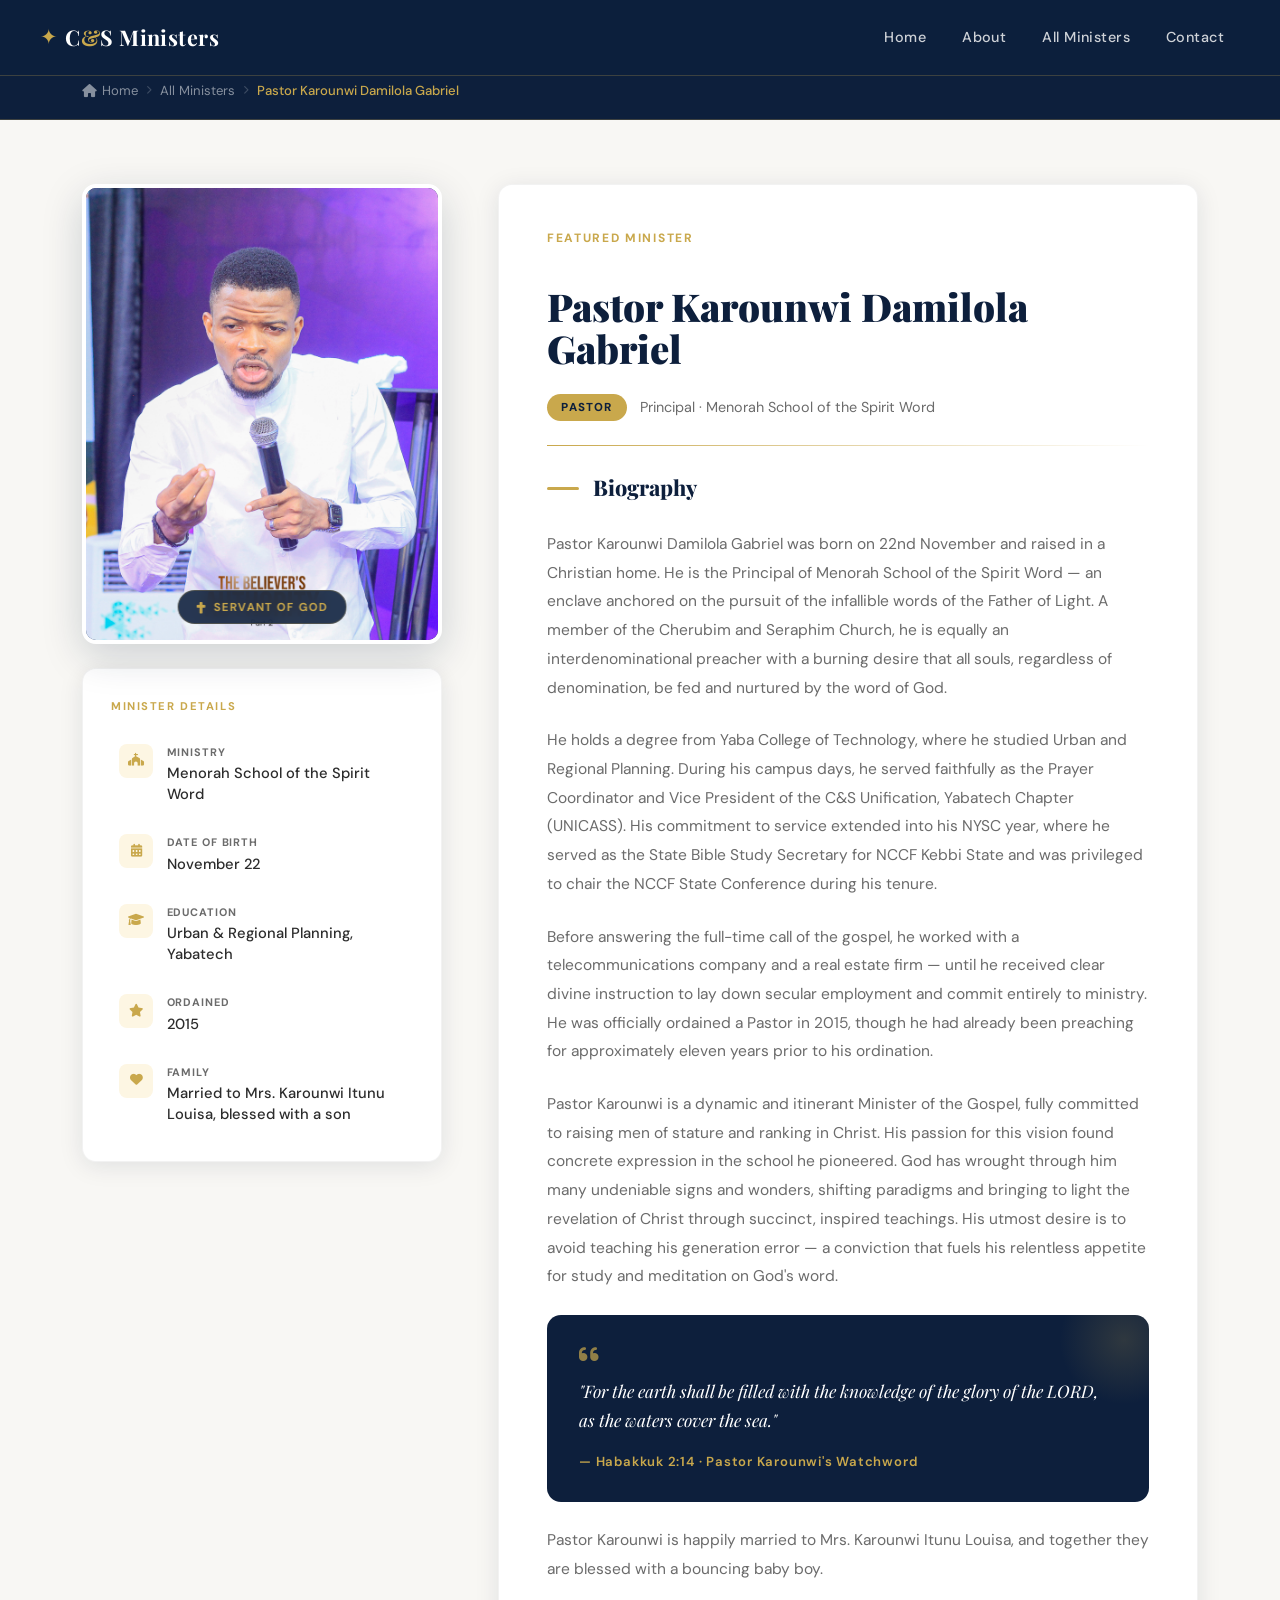
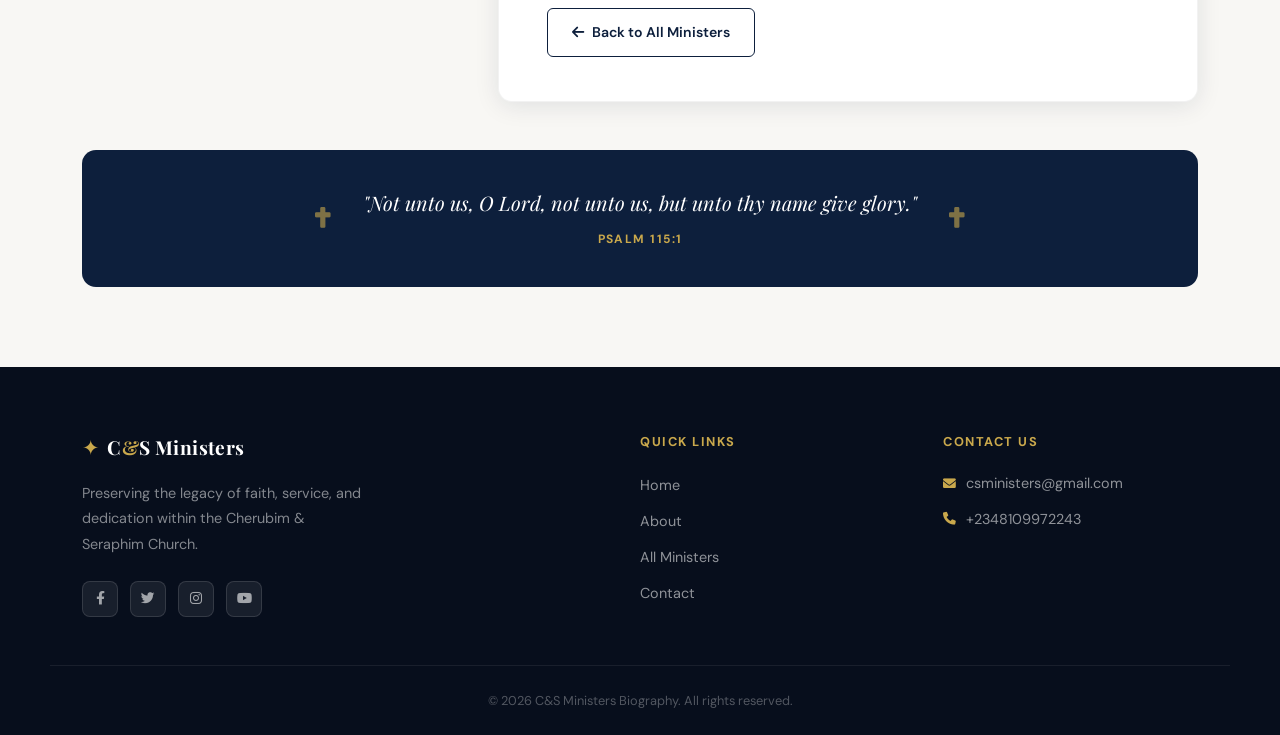
==== ministers/pastor-karonwi/index.html @ 2cdd1286 "mmajor update" ====
<!DOCTYPE html>
<html lang="en">
<head>
    <meta charset="UTF-8">
    <meta name="viewport" content="width=device-width, initial-scale=1.0">
    <title>Pastor Karounwi Damilola Gabriel - C&S Ministers Biography</title>
    <link rel="stylesheet" href="../../css/style.css">
    <link rel="stylesheet" href="../pastorsam/profile.css">
    <link rel="stylesheet" href="https://cdnjs.cloudflare.com/ajax/libs/font-awesome/6.0.0/css/all.min.css">
    <link href="https://fonts.googleapis.com/css2?family=Playfair+Display:ital,wght@0,400;0,700;0,900;1,400&family=DM+Sans:wght@300;400;500;600&display=swap" rel="stylesheet">
</head>
<body>

    <!-- ═══ NAVBAR ═══ -->
    <header>
        <nav class="navbar" id="navbar">
            <div class="logo">
                <span class="logo-icon">✦</span>
                <h1>C<span class="amp">&amp;</span>S Ministers</h1>
            </div>
            <div class="nav-links" id="navLinks">
                <a href="../../index.html">Home</a>
                <a href="../../about.html">About</a>
                <a href="../../ministerspage/">All Ministers</a>
                <a href="../../contact.html">Contact</a>
            </div>
            <div class="hamburger" id="hamburger" aria-label="Toggle menu">
                <span></span>
                <span></span>
                <span></span>
            </div>
        </nav>
    </header>

    <main>

        <!-- ═══ BREADCRUMB ═══ -->
        <div class="pg-breadcrumb-bar">
            <div class="container">
                <nav class="pg-breadcrumb">
                    <a href="../../index.html"><i class="fas fa-home"></i> Home</a>
                    <i class="fas fa-chevron-right pg-sep"></i>
                    <a href="../../ministerspage/">All Ministers</a>
                    <i class="fas fa-chevron-right pg-sep"></i>
                    <span>Pastor Karounwi Damilola Gabriel</span>
                </nav>
            </div>
        </div>

        <!-- ═══ PROFILE ═══ -->
        <section class="pg-section">
            <div class="container">

                <!-- TWO COLUMNS: left image | right bio -->
                <div class="pg-grid">

                    <!-- LEFT -->
                    <div class="pg-left">

                        <div class="pg-photo-wrap">
                            <img src="../../images/12.jpg" alt="Pastor Karounwi Damilola Gabriel">
                            <div class="pg-photo-badge">
                                <i class="fas fa-cross"></i>
                                <span>Servant of God</span>
                            </div>
                        </div>

                        <div class="pg-details-card">
                            <p class="pg-details-title">Minister Details</p>
                            <ul class="pg-details-list">
                                <li>
                                    <div class="pg-detail-icon"><i class="fas fa-church"></i></div>
                                    <div class="pg-detail-text">
                                        <span class="pg-detail-key">Ministry</span>
                                        <span class="pg-detail-val">Menorah School of the Spirit Word</span>
                                    </div>
                                </li>
                                <li>
                                    <div class="pg-detail-icon"><i class="fas fa-calendar-alt"></i></div>
                                    <div class="pg-detail-text">
                                        <span class="pg-detail-key">Date of Birth</span>
                                        <span class="pg-detail-val">November 22</span>
                                    </div>
                                </li>
                                <li>
                                    <div class="pg-detail-icon"><i class="fas fa-graduation-cap"></i></div>
                                    <div class="pg-detail-text">
                                        <span class="pg-detail-key">Education</span>
                                        <span class="pg-detail-val">Urban &amp; Regional Planning, Yabatech</span>
                                    </div>
                                </li>
                                <li>
                                    <div class="pg-detail-icon"><i class="fas fa-star"></i></div>
                                    <div class="pg-detail-text">
                                        <span class="pg-detail-key">Ordained</span>
                                        <span class="pg-detail-val">2015</span>
                                    </div>
                                </li>
                                <li>
                                    <div class="pg-detail-icon"><i class="fas fa-heart"></i></div>
                                    <div class="pg-detail-text">
                                        <span class="pg-detail-key">Family</span>
                                        <span class="pg-detail-val">Married to Mrs. Karounwi Itunu Louisa, blessed with a son</span>
                                    </div>
                                </li>
                            </ul>
                        </div>

                    </div>

                    <!-- RIGHT -->
                    <div class="pg-right">

                        <p class="section-tag">Featured Minister</p>
                        <h1 class="pg-name">Pastor Karounwi Damilola Gabriel</h1>

                        <div class="pg-role-row">
                            <span class="pg-role-pill">Pastor</span>
                            <span class="pg-role-sub">Principal · Menorah School of the Spirit Word</span>
                        </div>

                        <div class="pg-divider"></div>

                        <h2 class="pg-bio-heading">
                            <span class="pg-heading-bar"></span>
                            Biography
                        </h2>

                        <p class="pg-bio-text">Pastor Karounwi Damilola Gabriel was born on 22nd November and raised in a Christian home. He is the Principal of Menorah School of the Spirit Word — an enclave anchored on the pursuit of the infallible words of the Father of Light. A member of the Cherubim and Seraphim Church, he is equally an interdenominational preacher with a burning desire that all souls, regardless of denomination, be fed and nurtured by the word of God.</p>

                        <p class="pg-bio-text">He holds a degree from Yaba College of Technology, where he studied Urban and Regional Planning. During his campus days, he served faithfully as the Prayer Coordinator and Vice President of the C&amp;S Unification, Yabatech Chapter (UNICASS). His commitment to service extended into his NYSC year, where he served as the State Bible Study Secretary for NCCF Kebbi State and was privileged to chair the NCCF State Conference during his tenure.</p>

                        <p class="pg-bio-text">Before answering the full-time call of the gospel, he worked with a telecommunications company and a real estate firm — until he received clear divine instruction to lay down secular employment and commit entirely to ministry. He was officially ordained a Pastor in 2015, though he had already been preaching for approximately eleven years prior to his ordination.</p>

                        <p class="pg-bio-text">Pastor Karounwi is a dynamic and itinerant Minister of the Gospel, fully committed to raising men of stature and ranking in Christ. His passion for this vision found concrete expression in the school he pioneered. God has wrought through him many undeniable signs and wonders, shifting paradigms and bringing to light the revelation of Christ through succinct, inspired teachings. His utmost desire is to avoid teaching his generation error — a conviction that fuels his relentless appetite for study and meditation on God's word.</p>

                        <blockquote class="pg-quote">
                            <i class="fas fa-quote-left"></i>
                            <p>"For the earth shall be filled with the knowledge of the glory of the LORD, as the waters cover the sea."</p>
                            <cite>— Habakkuk 2:14 · Pastor Karounwi's Watchword</cite>
                        </blockquote>

                        <p class="pg-bio-text">Pastor Karounwi is happily married to Mrs. Karounwi Itunu Louisa, and together they are blessed with a bouncing baby boy.</p>

                        <a href="../../ministerspage/" class="pg-back-btn">
                            <i class="fas fa-arrow-left"></i> Back to All Ministers
                        </a>

                    </div>
                </div>

                <!-- SCRIPTURE STRIP -->
                <div class="pg-scripture">
                    <div class="pg-scripture-cross"><i class="fas fa-cross"></i></div>
                    <div class="pg-scripture-text">
                        <p>"Not unto us, O Lord, not unto us, but unto thy name give glory."</p>
                        <span>Psalm 115:1</span>
                    </div>
                    <div class="pg-scripture-cross"><i class="fas fa-cross"></i></div>
                </div>

            </div>
        </section>

    </main>

    <!-- ═══ FOOTER ═══ -->
    <footer>
        <div class="footer-top">
            <div class="footer-brand">
                <div class="logo">
                    <span class="logo-icon">✦</span>
                    <h2>C<span class="amp">&amp;</span>S Ministers</h2>
                </div>
                <p>Preserving the legacy of faith, service, and dedication within the Cherubim &amp; Seraphim Church.</p>
                <div class="social-icons">
                    <a href="#" aria-label="Facebook"><i class="fab fa-facebook-f"></i></a>
                    <a href="#" aria-label="Twitter"><i class="fab fa-twitter"></i></a>
                    <a href="#" aria-label="Instagram"><i class="fab fa-instagram"></i></a>
                    <a href="#" aria-label="YouTube"><i class="fab fa-youtube"></i></a>
                </div>
            </div>
            <div class="footer-links">
                <h4>Quick Links</h4>
                <ul>
                    <li><a href="../../index.html">Home</a></li>
                    <li><a href="../../about.html">About</a></li>
                    <li><a href="../../ministerspage/">All Ministers</a></li>
                    <li><a href="../../contact.html">Contact</a></li>
                </ul>
            </div>
            <div class="footer-contact">
                <h4>Contact Us</h4>
                <p><i class="fas fa-envelope"></i> csministers@gmail.com</p>
                <p><i class="fas fa-phone"></i> +2348109972243</p>
            </div>
        </div>
        <div class="footer-bottom">
            <p>&copy; 2026 C&amp;S Ministers Biography. All rights reserved.</p>
        </div>
    </footer>

    <script src="../pastorsam/profile.js"></script>
</body>
</html>
---- css/style.css ----
/* ═══════════════════════════════════════════════
   C&S Ministers — Modern Stylesheet
   ═══════════════════════════════════════════════ */

/* ── Variables ── */
:root {
    --navy:       #0d1f3c;
    --navy-mid:   #1a3560;
    --gold:       #c9a84c;
    --gold-light: #e8c97e;
    --gold-pale:  #fdf6e3;
    --white:      #ffffff;
    --off-white:  #f8f7f4;
    --text:       #2c2c2c;
    --text-muted: #6b6b6b;
    --border:     rgba(201, 168, 76, 0.25);

    --font-display: 'Playfair Display', Georgia, serif;
    --font-body:    'DM Sans', system-ui, sans-serif;

    --radius-sm:  6px;
    --radius-md:  14px;
    --radius-lg:  24px;
    --shadow-card: 0 4px 24px rgba(13, 31, 60, 0.10);
    --shadow-lift: 0 12px 40px rgba(13, 31, 60, 0.18);

    --transition: 0.3s cubic-bezier(0.4, 0, 0.2, 1);
}

/* ── Reset ── */
*, *::before, *::after {
    margin: 0;
    padding: 0;
    box-sizing: border-box;
}

html { scroll-behavior: smooth; }

body {
    font-family: var(--font-body);
    color: var(--text);
    background: var(--white);
    line-height: 1.65;
    overflow-x: hidden;
}

.container {
    max-width: 1180px;
    margin: 0 auto;
    padding: 0 2rem;
}

img { display: block; max-width: 100%; }

/* ══════════════════════════════════════════════
   NAVBAR
══════════════════════════════════════════════ */
header {
    position: fixed;
    top: 0; left: 0; right: 0;
    z-index: 1000;
}

.navbar {
    display: flex;
    align-items: center;
    justify-content: space-between;
    padding: 1.1rem 2.5rem;
    background: rgba(13, 31, 60, 0.97);
    backdrop-filter: blur(12px);
    border-bottom: 1px solid var(--border);
    transition: padding var(--transition), background var(--transition);
}

.navbar.scrolled {
    padding: 0.75rem 2.5rem;
    background: rgba(13, 31, 60, 1);
}

/* Logo */
.logo {
    display: flex;
    align-items: center;
    gap: 0.5rem;
    text-decoration: none;
}

.logo-icon {
    color: var(--gold);
    font-size: 1.3rem;
    animation: spin-slow 12s linear infinite;
}

@keyframes spin-slow {
    from { transform: rotate(0deg); }
    to   { transform: rotate(360deg); }
}

.logo h1, .logo h2 {
    font-family: var(--font-display);
    font-size: 1.35rem;
    font-weight: 700;
    color: var(--white);
    letter-spacing: 0.02em;
}

.amp { color: var(--gold); }

/* Nav links */
.nav-links {
    display: flex;
    align-items: center;
    gap: 0.25rem;
}

.nav-links a {
    color: rgba(255,255,255,0.8);
    text-decoration: none;
    font-size: 0.9rem;
    font-weight: 500;
    padding: 0.5rem 1rem;
    border-radius: var(--radius-sm);
    letter-spacing: 0.03em;
    transition: color var(--transition), background var(--transition);
}

.nav-links a:hover,
.nav-links a.active {
    color: var(--gold);
    background: rgba(201, 168, 76, 0.1);
}

/* Hamburger */
.hamburger {
    display: none;
    flex-direction: column;
    gap: 5px;
    cursor: pointer;
    padding: 4px;
}

.hamburger span {
    display: block;
    width: 26px;
    height: 2px;
    background: var(--white);
    border-radius: 2px;
    transition: var(--transition);
}

.hamburger.active span:nth-child(1) { transform: translateY(7px) rotate(45deg); }
.hamburger.active span:nth-child(2) { opacity: 0; }
.hamburger.active span:nth-child(3) { transform: translateY(-7px) rotate(-45deg); }


/* ══════════════════════════════════════════════
   HERO — SPLIT LAYOUT
══════════════════════════════════════════════ */
.hero {
    min-height: 100vh;
    display: grid;
    grid-template-columns: 1fr 1fr;
    position: relative;
    overflow: hidden;
    background: var(--navy);
    padding-top: 70px; /* navbar height */
}

/* Left panel */
.hero-left {
    display: flex;
    flex-direction: column;
    justify-content: center;
    padding: 5rem 3rem 5rem 5rem;
    position: relative;
    z-index: 2;
}

/* Badge */
.hero-badge {
    display: inline-flex;
    align-items: center;
    gap: 0.5rem;
    color: var(--gold);
    font-size: 0.8rem;
    font-weight: 600;
    letter-spacing: 0.12em;
    text-transform: uppercase;
    margin-bottom: 1.5rem;
    opacity: 0;
    animation: fadeUp 0.6s ease forwards 0.2s;
}

.badge-dot {
    width: 8px; height: 8px;
    background: var(--gold);
    border-radius: 50%;
    animation: pulse 2s infinite;
}

@keyframes pulse {
    0%, 100% { opacity: 1; transform: scale(1); }
    50% { opacity: 0.5; transform: scale(1.4); }
}

/* Title */
.hero-title {
    font-family: var(--font-display);
    font-size: clamp(2.8rem, 5vw, 4.5rem);
    font-weight: 900;
    color: var(--white);
    line-height: 1.08;
    margin-bottom: 1.5rem;
    opacity: 0;
    animation: fadeUp 0.7s ease forwards 0.4s;
}

.hero-title em {
    font-style: italic;
    color: var(--gold);
}

/* Subtitle */
.hero-subtitle {
    font-size: 1.05rem;
    color: rgba(255,255,255,0.7);
    max-width: 420px;
    margin-bottom: 2.5rem;
    opacity: 0;
    animation: fadeUp 0.7s ease forwards 0.6s;
}

/* CTA buttons */
.hero-actions {
    display: flex;
    align-items: center;
    gap: 1rem;
    flex-wrap: wrap;
    margin-bottom: 3rem;
    opacity: 0;
    animation: fadeUp 0.7s ease forwards 0.8s;
}

.btn-primary {
    display: inline-flex;
    align-items: center;
    gap: 0.5rem;
    padding: 0.85rem 1.8rem;
    background: var(--gold);
    color: var(--navy);
    font-weight: 700;
    font-size: 0.9rem;
    text-decoration: none;
    border-radius: var(--radius-sm);
    letter-spacing: 0.03em;
    transition: background var(--transition), transform var(--transition), box-shadow var(--transition);
}

.btn-primary:hover {
    background: var(--gold-light);
    transform: translateY(-2px);
    box-shadow: 0 8px 24px rgba(201,168,76,0.35);
}

.btn-ghost {
    display: inline-flex;
    align-items: center;
    gap: 0.5rem;
    padding: 0.85rem 1.8rem;
    border: 1.5px solid rgba(255,255,255,0.3);
    color: rgba(255,255,255,0.85);
    font-weight: 500;
    font-size: 0.9rem;
    text-decoration: none;
    border-radius: var(--radius-sm);
    transition: border-color var(--transition), color var(--transition), background var(--transition);
}

.btn-ghost:hover {
    border-color: var(--gold);
    color: var(--gold);
    background: rgba(201,168,76,0.08);
}

/* Stats row */
.hero-stats {
    display: flex;
    align-items: center;
    gap: 1.5rem;
    opacity: 0;
    animation: fadeUp 0.7s ease forwards 1s;
}

.stat { display: flex; flex-direction: column; }
.stat-num {
    font-family: var(--font-display);
    font-size: 1.9rem;
    font-weight: 700;
    color: var(--gold);
    line-height: 1;
}
.stat-label {
    font-size: 0.75rem;
    color: rgba(255,255,255,0.55);
    letter-spacing: 0.06em;
    text-transform: uppercase;
    margin-top: 0.2rem;
}
.stat-divider {
    width: 1px;
    height: 36px;
    background: rgba(255,255,255,0.15);
}

/* ── Right: Collage ── */
.hero-right {
    position: relative;
    overflow: hidden;
}

/* 
  7-cell mosaic grid:
  [ A ] [ B ]
  [ C ] [ D ] [ E ]
       [ F ] [ G ]
*/
.collage-grid {
    display: grid;
    grid-template-columns: repeat(6, 1fr);
    grid-template-rows: repeat(6, 1fr);
    width: 100%;
    height: 100%;
    gap: 4px;
}

.collage-cell {
    background-size: cover;
    background-position: center;
    background-color: var(--navy-mid);
    position: relative;
    overflow: hidden;
    transition: opacity 0.8s ease;
}

/* Each cell gets a subtle shimmer on hover */
.collage-cell::after {
    content: '';
    position: absolute;
    inset: 0;
    background: linear-gradient(135deg, transparent 60%, rgba(201,168,76,0.12));
    opacity: 0;
    transition: opacity var(--transition);
}

.collage-cell:hover::after { opacity: 1; }

/* Grid placement for 7 cells */
.cell-1 { grid-column: 1 / 4; grid-row: 1 / 4; }
.cell-2 { grid-column: 4 / 7; grid-row: 1 / 3; }
.cell-3 { grid-column: 4 / 6; grid-row: 3 / 5; }
.cell-4 { grid-column: 6 / 7; grid-row: 3 / 6; }
.cell-5 { grid-column: 1 / 3; grid-row: 4 / 7; }
.cell-6 { grid-column: 3 / 6; grid-row: 5 / 7; }
.cell-7 { grid-column: 6 / 7; grid-row: 6 / 7; }

/* Fade-out class toggled by JS during image swap */
.collage-cell.fading {
    opacity: 0;
}

/* Gold decorative ring overlay */
.collage-ring {
    position: absolute;
    width: 280px;
    height: 280px;
    border: 2px solid rgba(201,168,76,0.25);
    border-radius: 50%;
    top: 50%;
    left: 50%;
    transform: translate(-50%, -50%);
    pointer-events: none;
    animation: ringPulse 4s ease-in-out infinite;
}

@keyframes ringPulse {
    0%, 100% { transform: translate(-50%,-50%) scale(1); opacity: 0.5; }
    50%       { transform: translate(-50%,-50%) scale(1.05); opacity: 1; }
}

/* Scripture overlay pill */
.collage-verse {
    position: absolute;
    bottom: 1.5rem;
    left: 50%;
    transform: translateX(-50%);
    background: rgba(13, 31, 60, 0.85);
    backdrop-filter: blur(8px);
    border: 1px solid var(--border);
    color: var(--gold);
    font-size: 0.78rem;
    font-weight: 600;
    letter-spacing: 0.1em;
    text-transform: uppercase;
    padding: 0.45rem 1.2rem;
    border-radius: 50px;
    display: flex;
    align-items: center;
    gap: 0.5rem;
    white-space: nowrap;
    pointer-events: none;
}

/* Scroll hint */
.scroll-hint {
    position: absolute;
    bottom: 2rem;
    left: 2.5rem;
    display: flex;
    flex-direction: column;
    align-items: center;
    gap: 0.4rem;
    color: rgba(255,255,255,0.4);
    font-size: 0.7rem;
    letter-spacing: 0.1em;
    text-transform: uppercase;
    z-index: 5;
    opacity: 0;
    animation: fadeIn 1s ease forwards 1.4s;
}

.scroll-line {
    width: 1px;
    height: 40px;
    background: linear-gradient(to bottom, transparent, rgba(255,255,255,0.4));
    animation: scrollLine 2s ease-in-out infinite;
}

@keyframes scrollLine {
    0%, 100% { transform: scaleY(1); opacity: 1; }
    50% { transform: scaleY(0.5); opacity: 0.3; }
}

/* ══════════════════════════════════════════════
   MISSION SECTION
══════════════════════════════════════════════ */
.mission {
    padding: 7rem 0;
    background: var(--off-white);
}

.mission-inner {
    display: grid;
    grid-template-columns: 1fr 1fr;
    gap: 5rem;
    align-items: center;
}

.section-tag {
    font-size: 0.75rem;
    font-weight: 700;
    letter-spacing: 0.14em;
    text-transform: uppercase;
    color: var(--gold);
    margin-bottom: 0.75rem;
}

.mission-text h2 {
    font-family: var(--font-display);
    font-size: clamp(2rem, 3vw, 2.8rem);
    font-weight: 800;
    color: var(--navy);
    margin-bottom: 1.25rem;
    line-height: 1.15;
}

.mission-text p {
    color: var(--text-muted);
    font-size: 1rem;
    line-height: 1.75;
    margin-bottom: 1.75rem;
}

.link-underline {
    display: inline-flex;
    align-items: center;
    gap: 0.4rem;
    color: var(--navy);
    font-weight: 600;
    font-size: 0.9rem;
    text-decoration: none;
    border-bottom: 2px solid var(--gold);
    padding-bottom: 2px;
    transition: color var(--transition), gap var(--transition);
}

.link-underline:hover { color: var(--gold); gap: 0.7rem; }

/* Quote block */
.mission-quote-block {
    background: var(--navy);
    border-radius: var(--radius-lg);
    padding: 3rem;
    position: relative;
    overflow: hidden;
}

.mission-quote-block::before {
    content: '';
    position: absolute;
    top: -40px; right: -40px;
    width: 160px; height: 160px;
    background: radial-gradient(circle, rgba(201,168,76,0.15), transparent 70%);
    border-radius: 50%;
}

.quote-icon {
    font-size: 2rem;
    color: var(--gold);
    margin-bottom: 1.25rem;
    display: block;
    opacity: 0.8;
}

.mission-quote-block blockquote p {
    font-family: var(--font-display);
    font-size: 1.25rem;
    font-style: italic;
    color: var(--white);
    line-height: 1.6;
    margin-bottom: 1.25rem;
}

.mission-quote-block blockquote cite {
    font-size: 0.85rem;
    color: var(--gold);
    font-weight: 600;
    letter-spacing: 0.06em;
    font-style: normal;
}


/* ══════════════════════════════════════════════
   FEATURED MINISTERS
══════════════════════════════════════════════ */
.featured-ministers {
    padding: 7rem 0;
    background: var(--white);
}

.section-header {
    text-align: center;
    margin-bottom: 3rem;
}

.section-header h2 {
    font-family: var(--font-display);
    font-size: clamp(2rem, 3vw, 2.8rem);
    font-weight: 800;
    color: var(--navy);
}

/* Filter Buttons */
.filter-buttons {
    display: flex;
    justify-content: center;
    flex-wrap: wrap;
    gap: 0.6rem;
    margin-bottom: 3rem;
}

.filter-buttons button {
    padding: 0.55rem 1.3rem;
    border: 1.5px solid var(--border);
    background: transparent;
    color: var(--text-muted);
    border-radius: 50px;
    font-size: 0.85rem;
    font-weight: 500;
    cursor: pointer;
    font-family: var(--font-body);
    transition: all var(--transition);
}

.filter-buttons button:hover,
.filter-buttons button.active {
    background: var(--navy);
    border-color: var(--navy);
    color: var(--white);
}

/* Ministers Grid */
.ministers-grid {
    display: grid;
    grid-template-columns: repeat(auto-fit, minmax(320px, 1fr));
    gap: 2rem;
}

/* Minister Card */
.minister-card {
    background: var(--white);
    border-radius: var(--radius-md);
    overflow: hidden;
    box-shadow: var(--shadow-card);
    border: 1px solid rgba(0,0,0,0.06);
    transition: transform var(--transition), box-shadow var(--transition);
}

.minister-card:hover {
    transform: translateY(-6px);
    box-shadow: var(--shadow-lift);
}

.minister-image {
    width: 100%;
    height: 260px;
    overflow: hidden;
    position: relative;
}

.minister-image img {
    width: 100%;
    height: 100%;
    object-fit: cover;
    transition: transform 0.5s ease;
}

.minister-card:hover .minister-image img {
    transform: scale(1.06);
}

.image-overlay {
    position: absolute;
    inset: 0;
    background: rgba(13, 31, 60, 0.55);
    display: flex;
    align-items: center;
    justify-content: center;
    opacity: 0;
    transition: opacity var(--transition);
}

.minister-card:hover .image-overlay { opacity: 1; }

.overlay-link {
    padding: 0.65rem 1.4rem;
    background: var(--gold);
    color: var(--navy);
    font-weight: 700;
    font-size: 0.85rem;
    text-decoration: none;
    border-radius: var(--radius-sm);
    transform: translateY(8px);
    transition: transform var(--transition);
}

.minister-card:hover .overlay-link { transform: translateY(0); }

.minister-info {
    padding: 1.5rem 1.75rem 1.75rem;
}

.minister-role {
    font-size: 0.72rem;
    font-weight: 700;
    letter-spacing: 0.12em;
    text-transform: uppercase;
    color: var(--gold);
    margin-bottom: 0.4rem;
}

.minister-info h3 {
    font-family: var(--font-display);
    font-size: 1.25rem;
    font-weight: 700;
    color: var(--navy);
    margin-bottom: 0.75rem;
}

.excerpt {
    font-size: 0.9rem;
    color: var(--text-muted);
    line-height: 1.7;
    margin-bottom: 1.25rem;
}

.read-more {
    display: inline-flex;
    align-items: center;
    gap: 0.4rem;
    color: var(--navy);
    font-weight: 600;
    font-size: 0.875rem;
    text-decoration: none;
    transition: color var(--transition), gap var(--transition);
}

.read-more:hover { color: var(--gold); gap: 0.7rem; }

.view-all-wrap {
    text-align: center;
    margin-top: 3rem;
}


/* ══════════════════════════════════════════════
   SCRIPTURE BANNER
══════════════════════════════════════════════ */
.scripture-banner {
    background: var(--navy);
    padding: 4rem 0;
}

.banner-inner {
    display: flex;
    align-items: center;
    justify-content: center;
    gap: 2.5rem;
    flex-wrap: wrap;
    text-align: center;
}

.banner-cross { color: var(--gold); font-size: 1.5rem; opacity: 0.6; }

.banner-text p {
    font-family: var(--font-display);
    font-size: clamp(1.1rem, 2.5vw, 1.5rem);
    font-style: italic;
    color: var(--white);
    margin-bottom: 0.4rem;
}

.banner-text span {
    font-size: 0.8rem;
    font-weight: 700;
    letter-spacing: 0.12em;
    text-transform: uppercase;
    color: var(--gold);
}


/* ══════════════════════════════════════════════
   FOOTER
══════════════════════════════════════════════ */
footer {
    background: #070e1c;
    color: rgba(255,255,255,0.75);
}

.footer-top {
    display: grid;
    grid-template-columns: 2fr 1fr 1fr;
    gap: 3rem;
    max-width: 1180px;
    margin: 0 auto;
    padding: 4rem 2rem 3rem;
    border-bottom: 1px solid rgba(255,255,255,0.07);
}

.footer-brand .logo { margin-bottom: 1rem; }
.footer-brand .logo h2 { font-size: 1.2rem; }

.footer-brand > p {
    font-size: 0.9rem;
    line-height: 1.75;
    color: rgba(255,255,255,0.5);
    margin-bottom: 1.5rem;
    max-width: 280px;
}

.social-icons {
    display: flex;
    gap: 0.75rem;
}

.social-icons a {
    width: 36px; height: 36px;
    display: grid; place-items: center;
    background: rgba(255,255,255,0.07);
    border: 1px solid rgba(255,255,255,0.12);
    border-radius: 8px;
    color: rgba(255,255,255,0.6);
    font-size: 0.85rem;
    text-decoration: none;
    transition: background var(--transition), color var(--transition), border-color var(--transition);
}

.social-icons a:hover {
    background: var(--gold);
    border-color: var(--gold);
    color: var(--navy);
}

.footer-links h4, .footer-contact h4 {
    font-size: 0.8rem;
    font-weight: 700;
    letter-spacing: 0.12em;
    text-transform: uppercase;
    color: var(--gold);
    margin-bottom: 1.25rem;
}

.footer-links ul { list-style: none; }
.footer-links ul li { margin-bottom: 0.6rem; }

.footer-links ul a {
    color: rgba(255,255,255,0.55);
    text-decoration: none;
    font-size: 0.9rem;
    transition: color var(--transition);
}

.footer-links ul a:hover { color: var(--white); }

.footer-contact p {
    display: flex;
    align-items: center;
    gap: 0.6rem;
    font-size: 0.9rem;
    color: rgba(255,255,255,0.55);
    margin-bottom: 0.75rem;
}

.footer-contact i { color: var(--gold); font-size: 0.8rem; }

.footer-bottom {
    text-align: center;
    padding: 1.5rem 2rem;
    font-size: 0.8rem;
    color: rgba(255,255,255,0.3);
}


/* ══════════════════════════════════════════════
   ANIMATIONS
══════════════════════════════════════════════ */
@keyframes fadeUp {
    from { opacity: 0; transform: translateY(24px); }
    to   { opacity: 1; transform: translateY(0); }
}

@keyframes fadeIn {
    from { opacity: 0; }
    to   { opacity: 1; }
}


/* ══════════════════════════════════════════════
   RESPONSIVE
══════════════════════════════════════════════ */
@media (max-width: 1024px) {
    .hero {
        grid-template-columns: 1fr;
        min-height: auto;
    }

    .hero-left {
        padding: 6rem 2rem 3rem;
        text-align: center;
        align-items: center;
    }

    .hero-subtitle { max-width: 100%; }

    .hero-right {
        height: 55vw;
        min-height: 320px;
    }

    .mission-inner { grid-template-columns: 1fr; gap: 3rem; }
    .footer-top { grid-template-columns: 1fr 1fr; }
    .footer-brand { grid-column: 1 / -1; }
}

@media (max-width: 768px) {
    .navbar { padding: 1rem 1.25rem; }

    .nav-links {
        position: fixed;
        top: 0; right: -100%;
        width: 75vw; max-width: 320px;
        height: 100vh;
        background: var(--navy);
        flex-direction: column;
        justify-content: center;
        align-items: center;
        gap: 0.5rem;
        transition: right 0.4s cubic-bezier(0.4,0,0.2,1);
        border-left: 1px solid var(--border);
        padding: 2rem;
    }

    .nav-links.active { right: 0; }

    .nav-links a {
        font-size: 1.1rem;
        padding: 0.75rem 1.5rem;
        width: 100%;
        text-align: center;
    }

    .hamburger { display: flex; }

    .hero-right { height: 70vw; }

    .scroll-hint { display: none; }

    .ministers-grid { grid-template-columns: 1fr; }

    .footer-top { grid-template-columns: 1fr; gap: 2rem; }
    .footer-brand { grid-column: auto; }

    .banner-inner { gap: 1.5rem; }
    .banner-cross { display: none; }
}

@media (max-width: 480px) {
    .hero-left { padding: 5rem 1.5rem 2.5rem; }
    .hero-stats { gap: 1rem; }
    .hero-actions { flex-direction: column; width: 100%; }
    .btn-primary, .btn-ghost { width: 100%; justify-content: center; }
}
---- ministers/pastorsam/profile.css ----
/* ═══════════════════════════════════════════════
   C&S Ministers — profile.css
   All class names are prefixed with "pg-" to avoid
   any clash with style.css
   ═══════════════════════════════════════════════ */


/* ══════════════════════════════════════════════
   BREADCRUMB BAR
══════════════════════════════════════════════ */
.pg-breadcrumb-bar {
    background: var(--navy);
    padding: 5rem 0 1.1rem;
    border-bottom: 1px solid var(--border);
}

.pg-breadcrumb {
    display: flex;
    align-items: center;
    gap: 0.5rem;
    font-size: 0.82rem;
    flex-wrap: wrap;
}

.pg-breadcrumb a {
    color: rgba(255,255,255,0.5);
    text-decoration: none;
    display: inline-flex;
    align-items: center;
    gap: 0.3rem;
    transition: color var(--transition);
}

.pg-breadcrumb a:hover { color: var(--gold); }

.pg-sep {
    font-size: 0.55rem;
    color: rgba(255,255,255,0.2);
}

.pg-breadcrumb span {
    color: var(--gold);
    font-weight: 500;
}


/* ══════════════════════════════════════════════
   PAGE SECTION
══════════════════════════════════════════════ */
.pg-section {
    background: var(--off-white);
    padding: 4rem 0 5rem;
}


/* ══════════════════════════════════════════════
   TWO-COLUMN GRID
   Left col fixed at 360px | Right fills rest
══════════════════════════════════════════════ */
.pg-grid {
    display: grid;
    grid-template-columns: 360px 1fr;
    gap: 3.5rem;
    align-items: start;
    margin-bottom: 3rem;
}


/* ══════════════════════════════════════════════
   LEFT COLUMN
══════════════════════════════════════════════ */
.pg-left {
    display: flex;
    flex-direction: column;
    gap: 1.5rem;
    position: sticky;
    top: 90px;
}

/* Photo box */
.pg-photo-wrap {
    position: relative;
    width: 100%;
    height: 460px;
    border-radius: var(--radius-md);
    overflow: hidden;
    box-shadow: var(--shadow-lift);
    border: 4px solid var(--white);
    background: var(--navy-mid);
}

.pg-photo-wrap img {
    width: 100%;
    height: 100%;
    object-fit: cover;
    object-position: top center;
    display: block;
    transition: transform 0.6s ease;
}

.pg-photo-wrap:hover img {
    transform: scale(1.04);
}

/* Pill badge over the photo */
.pg-photo-badge {
    position: absolute;
    bottom: 1rem;
    left: 50%;
    transform: translateX(-50%);
    background: rgba(13, 31, 60, 0.88);
    backdrop-filter: blur(8px);
    border: 1px solid var(--border);
    color: var(--gold);
    font-size: 0.72rem;
    font-weight: 700;
    letter-spacing: 0.1em;
    text-transform: uppercase;
    padding: 0.4rem 1.1rem;
    border-radius: 50px;
    display: flex;
    align-items: center;
    gap: 0.45rem;
    white-space: nowrap;
}

/* Details card */
.pg-details-card {
    background: var(--white);
    border-radius: var(--radius-md);
    padding: 1.75rem;
    box-shadow: var(--shadow-card);
    border: 1px solid rgba(0,0,0,0.05);
}

.pg-details-title {
    font-size: 0.7rem;
    font-weight: 700;
    letter-spacing: 0.14em;
    text-transform: uppercase;
    color: var(--gold);
    margin-bottom: 1.25rem;
}

.pg-details-list {
    list-style: none;
    display: flex;
    flex-direction: column;
    gap: 0.85rem;
}

.pg-details-list li {
    display: flex;
    align-items: flex-start;
    gap: 0.85rem;
    padding: 0.5rem 0.5rem;
    border-radius: 8px;
    transition: background var(--transition);
    cursor: default;
}

.pg-details-list li:hover {
    background: var(--gold-pale);
}

.pg-detail-icon {
    width: 34px;
    height: 34px;
    background: var(--gold-pale);
    border-radius: 8px;
    display: grid;
    place-items: center;
    flex-shrink: 0;
}

.pg-detail-icon i {
    color: var(--gold);
    font-size: 0.8rem;
}

.pg-detail-text {
    display: flex;
    flex-direction: column;
    gap: 0.1rem;
}

.pg-detail-key {
    font-size: 0.68rem;
    font-weight: 700;
    letter-spacing: 0.08em;
    text-transform: uppercase;
    color: var(--text-muted);
}

.pg-detail-val {
    font-size: 0.92rem;
    color: var(--text);
    font-weight: 500;
    line-height: 1.4;
}


/* ══════════════════════════════════════════════
   RIGHT COLUMN
══════════════════════════════════════════════ */
.pg-right {
    background: var(--white);
    border-radius: var(--radius-md);
    padding: 2.75rem 3rem;
    box-shadow: var(--shadow-card);
    border: 1px solid rgba(0,0,0,0.05);
    display: flex;
    flex-direction: column;
    gap: 1.5rem;
    opacity: 0;
    animation: pgSlideRight 0.7s ease forwards 0.25s;
}

@keyframes pgSlideRight {
    from { opacity: 0; transform: translateX(28px); }
    to   { opacity: 1; transform: translateX(0); }
}

.pg-name {
    font-family: var(--font-display);
    font-size: clamp(1.9rem, 3vw, 2.7rem);
    font-weight: 900;
    color: var(--navy);
    line-height: 1.1;
    margin: 0;
}

.pg-role-row {
    display: flex;
    align-items: center;
    gap: 0.85rem;
    flex-wrap: wrap;
}

.pg-role-pill {
    display: inline-block;
    padding: 0.28rem 0.9rem;
    background: var(--gold);
    color: var(--navy);
    font-size: 0.72rem;
    font-weight: 800;
    letter-spacing: 0.1em;
    text-transform: uppercase;
    border-radius: 50px;
}

.pg-role-sub {
    font-size: 0.9rem;
    color: var(--text-muted);
}

.pg-divider {
    height: 1px;
    background: linear-gradient(to right, var(--gold), transparent);
}

.pg-bio-heading {
    font-family: var(--font-display);
    font-size: 1.35rem;
    font-weight: 800;
    color: var(--navy);
    display: flex;
    align-items: center;
    gap: 0.85rem;
    margin: 0;
}

.pg-heading-bar {
    display: block;
    width: 32px;
    height: 3px;
    background: var(--gold);
    border-radius: 2px;
    flex-shrink: 0;
}

.pg-bio-text {
    font-size: 0.97rem;
    color: var(--text-muted);
    line-height: 1.85;
    margin: 0;
}

/* Blockquote */
.pg-quote {
    background: var(--navy);
    border-radius: var(--radius-md);
    padding: 1.75rem 2rem;
    margin: 0;
    position: relative;
    overflow: hidden;
}

.pg-quote::after {
    content: '';
    position: absolute;
    top: -40px; right: -40px;
    width: 130px; height: 130px;
    background: radial-gradient(circle, rgba(201,168,76,0.18), transparent 70%);
    border-radius: 50%;
    pointer-events: none;
}

.pg-quote > i {
    font-size: 1.4rem;
    color: var(--gold);
    opacity: 0.7;
    display: block;
    margin-bottom: 0.75rem;
}

.pg-quote p {
    font-family: var(--font-display);
    font-size: 1.08rem;
    font-style: italic;
    color: var(--white);
    line-height: 1.65;
    margin-bottom: 0.85rem;
}

.pg-quote cite {
    font-size: 0.82rem;
    color: var(--gold);
    font-weight: 600;
    letter-spacing: 0.06em;
    font-style: normal;
}

/* Back button */
.pg-back-btn {
    display: inline-flex;
    align-items: center;
    gap: 0.5rem;
    padding: 0.75rem 1.5rem;
    border: 1.5px solid var(--navy);
    color: var(--navy);
    font-weight: 600;
    font-size: 0.88rem;
    text-decoration: none;
    border-radius: var(--radius-sm);
    align-self: flex-start;
    transition: background var(--transition), color var(--transition), transform var(--transition);
}

.pg-back-btn:hover {
    background: var(--navy);
    color: var(--white);
    transform: translateX(-4px);
}


/* ══════════════════════════════════════════════
   SCRIPTURE STRIP
══════════════════════════════════════════════ */
.pg-scripture {
    background: var(--navy);
    border-radius: var(--radius-md);
    padding: 2.25rem;
    display: flex;
    align-items: center;
    justify-content: center;
    gap: 2rem;
    flex-wrap: wrap;
    text-align: center;
}

.pg-scripture-cross {
    color: var(--gold);
    font-size: 1.3rem;
    opacity: 0.6;
}

.pg-scripture-text p {
    font-family: var(--font-display);
    font-size: clamp(1rem, 2vw, 1.25rem);
    font-style: italic;
    color: var(--white);
    margin-bottom: 0.35rem;
}

.pg-scripture-text span {
    font-size: 0.75rem;
    font-weight: 700;
    letter-spacing: 0.12em;
    text-transform: uppercase;
    color: var(--gold);
}


/* ══════════════════════════════════════════════
   RESPONSIVE
══════════════════════════════════════════════ */
@media (max-width: 960px) {
    .pg-grid {
        grid-template-columns: 1fr;
        gap: 2rem;
    }

    .pg-left {
        position: static;
        display: grid;
        grid-template-columns: 260px 1fr;
        gap: 1.5rem;
        align-items: start;
    }

    .pg-photo-wrap {
        height: 340px;
    }

    .pg-right {
        padding: 2rem;
    }
}

@media (max-width: 600px) {
    .pg-left {
        grid-template-columns: 1fr;
    }

    .pg-photo-wrap {
        height: 300px;
    }

    .pg-right {
        padding: 1.5rem;
        gap: 1.25rem;
    }

    .pg-scripture {
        gap: 1rem;
        padding: 1.5rem 1.25rem;
    }

    .pg-scripture-cross { display: none; }

    .pg-back-btn {
        align-self: stretch;
        justify-content: center;
    }
}
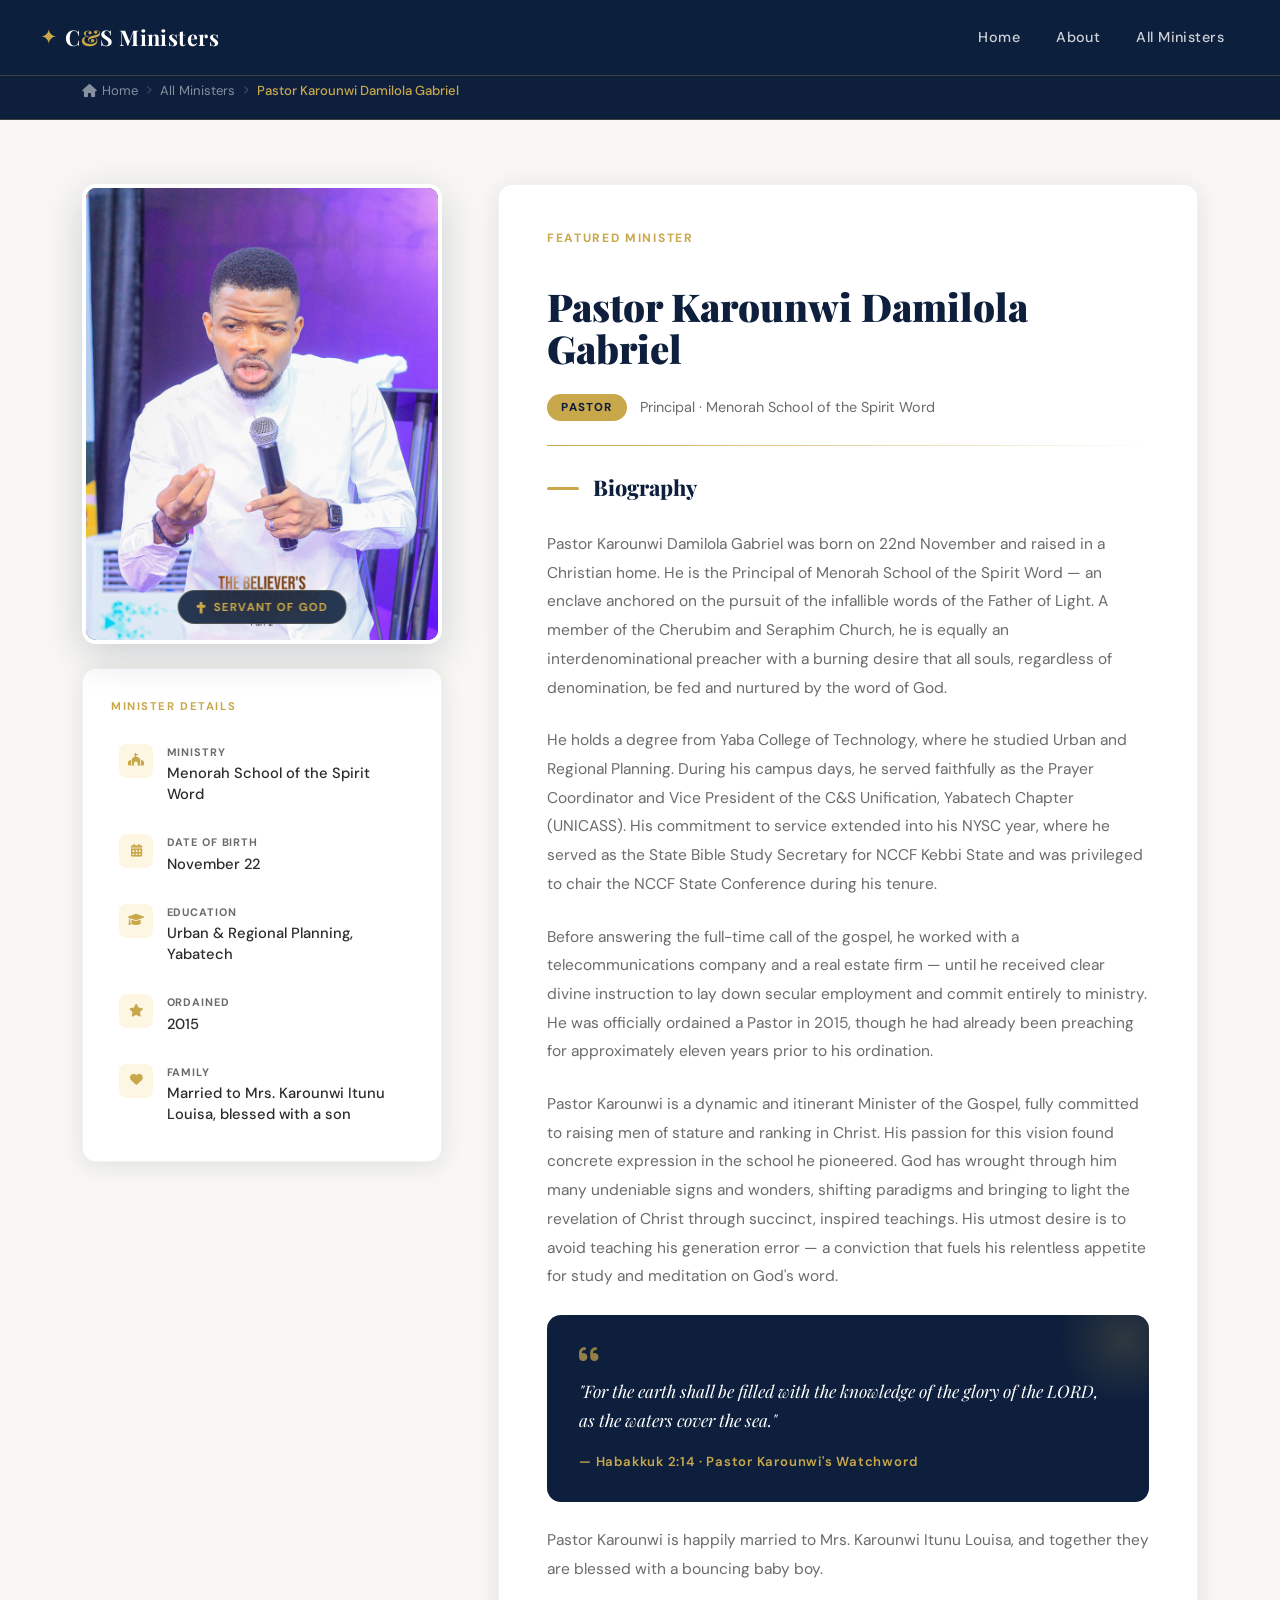
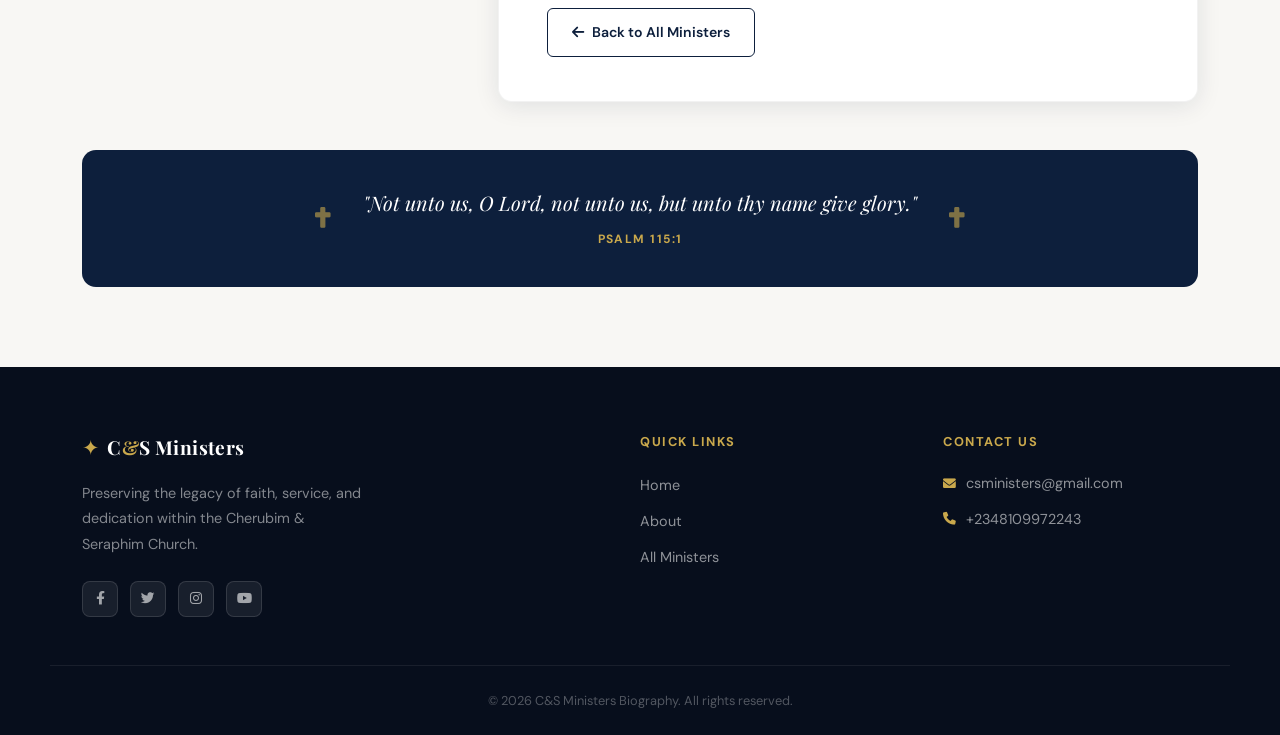
==== commit ae84cec0: "Added icon" ====
--- a/ministers/pastor-karonwi/index.html
+++ b/ministers/pastor-karonwi/index.html
@@ -22,7 +22,7 @@
                 <a href="../../index.html">Home</a>
                 <a href="../../about.html">About</a>
                 <a href="../../ministerspage/">All Ministers</a>
-                <a href="../../contact.html">Contact</a>
+                <!-- <a href="../../contact.html">Contact</a> -->
             </div>
             <div class="hamburger" id="hamburger" aria-label="Toggle menu">
                 <span></span>
@@ -186,7 +186,7 @@
                     <li><a href="../../index.html">Home</a></li>
                     <li><a href="../../about.html">About</a></li>
                     <li><a href="../../ministerspage/">All Ministers</a></li>
-                    <li><a href="../../contact.html">Contact</a></li>
+                    <!-- <li><a href="../../contact.html">Contact</a></li> -->
                 </ul>
             </div>
             <div class="footer-contact">
